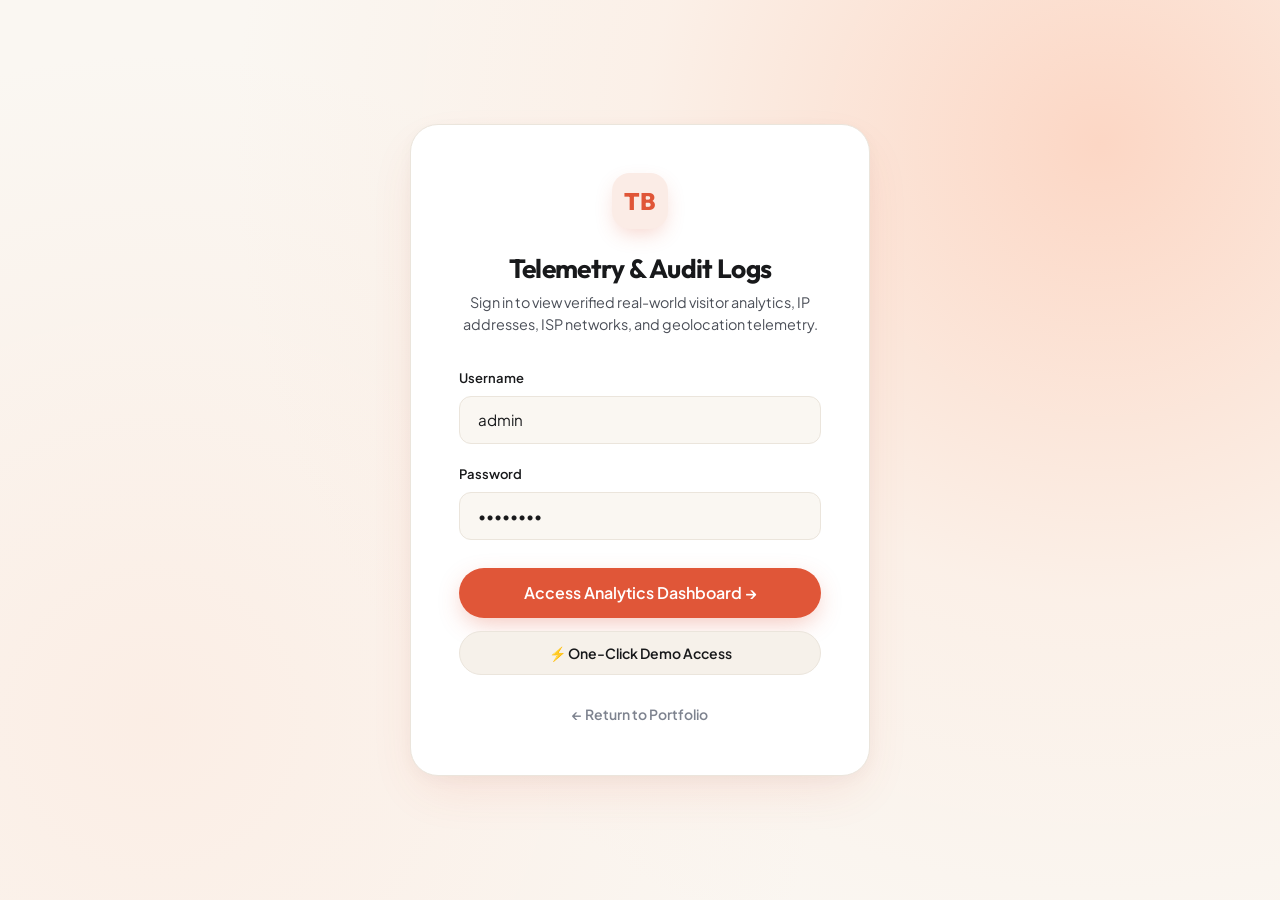
==== login.html @ 3367a56a "Add files via upload" ====
<!DOCTYPE html>
<html lang="en">
<head>
  <meta charset="UTF-8">
  <meta name="viewport" content="width=device-width, initial-scale=1.0">
  <title>Real-Time Visitor Telemetry & Audit Logs — Tilak Barapatre</title>
  
  <!-- Favicon -->
  <link rel="icon" type="image/svg+xml" href="data:image/svg+xml,<svg xmlns='http://www.w3.org/2000/svg' viewBox='0 0 100 100'><rect width='100' height='100' rx='25' fill='%23E05638'/><text x='50%' y='65%' dominant-baseline='middle' text-anchor='middle' font-family='sans-serif' font-weight='800' font-size='48' fill='white'>TB</text></svg>">

  <!-- Google Fonts: Outfit & Plus Jakarta Sans & JetBrains Mono -->
  <link rel="preconnect" href="https://fonts.googleapis.com">
  <link rel="preconnect" href="https://fonts.gstatic.com" crossorigin>
  <link href="https://fonts.googleapis.com/css2?family=JetBrains+Mono:wght@400;500;600&family=Outfit:wght@400;500;600;700;800&family=Plus+Jakarta+Sans:wght@300;400;500;600;700;800&display=swap" rel="stylesheet">

  <link rel="stylesheet" href="css/style.css">
  <link rel="stylesheet" href="css/components.css">

  <style>
    /* Specific Login & Admin Dashboard Styles */
    .auth-page-wrapper {
      min-height: 100vh;
      display: flex;
      flex-direction: column;
      justify-content: center;
      align-items: center;
      padding: 2rem 1.5rem;
    }

    .auth-card {
      background: #FFFFFF;
      border: 1px solid var(--border-medium);
      border-radius: 28px;
      padding: 3rem;
      width: 100%;
      max-width: 460px;
      box-shadow: 0 20px 50px -10px rgba(224, 86, 56, 0.12), 0 4px 16px rgba(0, 0, 0, 0.03);
      position: relative;
      text-align: center;
    }

    .auth-logo-badge {
      display: inline-flex;
      align-items: center;
      justify-content: center;
      width: 56px;
      height: 56px;
      border-radius: 18px;
      background: var(--accent-coral-light);
      color: var(--accent-coral);
      font-family: var(--font-display);
      font-weight: 800;
      font-size: 1.5rem;
      margin-bottom: 1.5rem;
      box-shadow: 0 8px 20px -4px rgba(224, 86, 56, 0.25);
    }

    .auth-title {
      font-size: 1.65rem;
      font-weight: 700;
      color: var(--text-main);
      margin-bottom: 0.5rem;
      letter-spacing: -0.025em;
    }

    .auth-subtitle {
      font-size: 0.9rem;
      color: var(--text-secondary);
      margin-bottom: 2rem;
      line-height: 1.5;
    }

    .auth-form-group {
      text-align: left;
      margin-bottom: 1.25rem;
    }

    .auth-label {
      display: block;
      font-size: 0.8125rem;
      font-weight: 600;
      color: var(--text-main);
      margin-bottom: 0.45rem;
    }

    .auth-input {
      width: 100%;
      padding: 0.85rem 1.15rem;
      border: 1px solid var(--border-medium);
      border-radius: 12px;
      font-family: var(--font-body);
      font-size: 0.95rem;
      color: var(--text-main);
      background: #FAF7F2;
      transition: all var(--transition-fast);
      outline: none;
    }

    .auth-input:focus {
      border-color: var(--accent-coral);
      background: #FFFFFF;
      box-shadow: 0 0 0 3px rgba(224, 86, 56, 0.15);
    }

    .auth-error-msg {
      color: #DC2626;
      font-size: 0.8125rem;
      margin-bottom: 1rem;
      display: none;
    }

    .btn-login-submit {
      width: 100%;
      padding: 0.9rem 1.5rem;
      background: var(--accent-coral);
      color: #FFFFFF;
      font-weight: 600;
      font-size: 1rem;
      border-radius: var(--radius-full);
      box-shadow: var(--shadow-coral-button);
      transition: all var(--transition-fast);
      margin-top: 0.5rem;
    }

    .btn-login-submit:hover {
      background: var(--accent-coral-hover);
      transform: translateY(-2px);
    }

    .btn-demo-quick {
      width: 100%;
      padding: 0.75rem 1.25rem;
      background: var(--bg-tertiary);
      color: var(--text-main);
      font-weight: 600;
      font-size: 0.875rem;
      border-radius: var(--radius-full);
      border: 1px solid var(--border-medium);
      transition: all var(--transition-fast);
      margin-top: 0.85rem;
    }

    .btn-demo-quick:hover {
      background: #FFFFFF;
      border-color: var(--accent-coral);
      color: var(--accent-coral);
    }

    .auth-back-link {
      display: inline-block;
      margin-top: 1.75rem;
      font-size: 0.875rem;
      font-weight: 600;
      color: var(--text-muted);
    }

    .auth-back-link:hover {
      color: var(--accent-coral);
    }

    /* ----------------------------------------------------
       DASHBOARD STYLES (When Authenticated)
       ---------------------------------------------------- */
    #dashboard-view {
      display: none;
      width: 100%;
      max-width: 1240px;
      margin: 2rem auto;
      padding: 0 1.5rem 4rem 1.5rem;
    }

    .dash-navbar {
      display: flex;
      align-items: center;
      justify-content: space-between;
      padding: 1rem 1.5rem;
      background: #FFFFFF;
      border: 1px solid var(--border-medium);
      border-radius: 20px;
      margin-bottom: 2rem;
      box-shadow: var(--shadow-subtle);
      flex-wrap: wrap;
      gap: 1rem;
    }

    .dash-brand {
      display: flex;
      align-items: center;
      gap: 0.75rem;
      font-family: var(--font-display);
      font-weight: 800;
      font-size: 1.25rem;
      color: var(--text-main);
    }

    .dash-nav-actions {
      display: flex;
      align-items: center;
      gap: 0.75rem;
    }

    /* KPI Grid */
    .kpi-grid {
      display: grid;
      grid-template-columns: repeat(auto-fit, minmax(210px, 1fr));
      gap: 1.25rem;
      margin-bottom: 2rem;
    }

    .kpi-card {
      background: #FFFFFF;
      border: 1px solid var(--border-medium);
      border-radius: 20px;
      padding: 1.5rem;
      box-shadow: var(--shadow-subtle);
    }

    .kpi-title {
      font-size: 0.8125rem;
      font-weight: 600;
      color: var(--text-muted);
      text-transform: uppercase;
      letter-spacing: 0.05em;
      margin-bottom: 0.5rem;
    }

    .kpi-value {
      font-family: var(--font-display);
      font-size: 2.15rem;
      font-weight: 800;
      color: var(--text-main);
      line-height: 1;
    }

    .kpi-sub {
      font-size: 0.8125rem;
      color: var(--text-secondary);
      margin-top: 0.5rem;
    }

    /* Toolbar */
    .table-toolbar {
      display: flex;
      align-items: center;
      justify-content: space-between;
      flex-wrap: wrap;
      gap: 1rem;
      margin-bottom: 1.25rem;
    }

    .search-input-wrap {
      flex: 1;
      max-width: 360px;
      position: relative;
    }

    .search-box {
      width: 100%;
      padding: 0.65rem 1rem 0.65rem 2.5rem;
      border: 1px solid var(--border-medium);
      border-radius: var(--radius-full);
      background: #FFFFFF;
      font-family: var(--font-body);
      font-size: 0.875rem;
      outline: none;
    }

    .search-box:focus {
      border-color: var(--accent-coral);
    }

    .search-icon {
      position: absolute;
      left: 1rem;
      top: 50%;
      transform: translateY(-50%);
      color: var(--text-muted);
      pointer-events: none;
    }

    .toolbar-actions {
      display: flex;
      align-items: center;
      gap: 0.5rem;
      flex-wrap: wrap;
    }

    .tool-btn {
      padding: 0.55rem 1.15rem;
      background: #FFFFFF;
      border: 1px solid var(--border-medium);
      border-radius: var(--radius-full);
      font-size: 0.8125rem;
      font-weight: 600;
      color: var(--text-main);
      display: inline-flex;
      align-items: center;
      gap: 0.4rem;
      transition: all var(--transition-fast);
    }

    .tool-btn:hover {
      border-color: var(--accent-coral);
      color: var(--accent-coral);
    }

    .tool-btn.primary {
      background: var(--accent-coral);
      border-color: var(--accent-coral);
      color: #FFFFFF;
    }

    .tool-btn.primary:hover {
      background: var(--accent-coral-hover);
    }

    /* Data Table Card */
    .table-card {
      background: #FFFFFF;
      border: 1px solid var(--border-medium);
      border-radius: 24px;
      overflow: hidden;
      box-shadow: var(--shadow-card);
    }

    .table-responsive {
      overflow-x: auto;
    }

    .telemetry-table {
      width: 100%;
      border-collapse: collapse;
      text-align: left;
      font-size: 0.875rem;
    }

    .telemetry-table th {
      background: #FAF7F2;
      padding: 1rem 1.25rem;
      font-weight: 700;
      color: var(--text-secondary);
      border-bottom: 1px solid var(--border-medium);
      white-space: nowrap;
    }

    .telemetry-table td {
      padding: 1.1rem 1.25rem;
      border-bottom: 1px solid #F3EFE8;
      color: var(--text-main);
      vertical-align: middle;
    }

    .telemetry-table tr:hover td {
      background: #FCFAF7;
    }

    .ip-badge {
      display: inline-flex;
      align-items: center;
      gap: 0.35rem;
      font-family: var(--font-mono);
      font-size: 0.8125rem;
      font-weight: 600;
      padding: 0.25rem 0.65rem;
      background: var(--bg-tertiary);
      border-radius: 6px;
      cursor: pointer;
    }

    .ip-badge:hover {
      background: var(--accent-coral-light);
      color: var(--accent-coral);
    }

    .location-cell {
      display: flex;
      align-items: center;
      gap: 0.5rem;
      font-weight: 600;
    }

    .network-cell {
      font-family: var(--font-mono);
      font-size: 0.775rem;
      color: var(--text-secondary);
      max-width: 250px;
      overflow: hidden;
      text-overflow: ellipsis;
      white-space: nowrap;
    }

    .device-badge {
      display: inline-flex;
      align-items: center;
      gap: 0.35rem;
      font-size: 0.775rem;
      font-weight: 600;
      color: var(--text-secondary);
    }

    .status-pill-online {
      display: inline-flex;
      align-items: center;
      gap: 0.35rem;
      padding: 0.2rem 0.6rem;
      background: rgba(16, 185, 129, 0.1);
      color: #059669;
      border-radius: var(--radius-full);
      font-size: 0.75rem;
      font-weight: 600;
    }

    .empty-state-box {
      text-align: center;
      padding: 3.5rem 2rem;
      color: var(--text-muted);
    }

    .empty-state-icon {
      font-size: 2.5rem;
      margin-bottom: 0.75rem;
    }

    .empty-state-title {
      font-weight: 700;
      color: var(--text-main);
      font-size: 1.1rem;
      margin-bottom: 0.35rem;
    }

    .empty-state-desc {
      font-size: 0.875rem;
      max-width: 420px;
      margin: 0 auto;
      line-height: 1.5;
    }
  </style>
</head>
<body>

  <!-- ==========================================================================
       VIEW 1: ADMIN LOGIN SCREEN
       ========================================================================== -->
  <div class="auth-page-wrapper" id="login-view">
    <div class="auth-card">
      <div class="auth-logo-badge">TB</div>
      
      <h1 class="auth-title">Telemetry &amp; Audit Logs</h1>
      <p class="auth-subtitle">
        Sign in to view verified real-world visitor analytics, IP addresses, ISP networks, and geolocation telemetry.
      </p>

      <form id="login-form">
        <div class="auth-form-group">
          <label class="auth-label" for="username">Username</label>
          <input type="text" id="username" class="auth-input" value="admin" required autocomplete="username">
        </div>

        <div class="auth-form-group">
          <label class="auth-label" for="password">Password</label>
          <input type="password" id="password" class="auth-input" value="admin123" required autocomplete="current-password">
        </div>

        <div class="auth-error-msg" id="auth-error">
          Invalid credentials. Use demo password (admin / admin123).
        </div>

        <button type="submit" class="btn-login-submit">
          Access Analytics Dashboard →
        </button>

        <button type="button" class="btn-demo-quick" id="btn-quick-login">
          ⚡ One-Click Demo Access
        </button>
      </form>

      <a href="index.html" class="auth-back-link">← Return to Portfolio</a>
    </div>
  </div>

  <!-- ==========================================================================
       VIEW 2: REAL VISITOR TELEMETRY DASHBOARD (AUTHENTICATED)
       ========================================================================== -->
  <div id="dashboard-view">
    
    <!-- Top Bar -->
    <header class="dash-navbar">
      <div class="dash-brand">
        <span style="color: var(--accent-coral);">TB.</span>
        <span>Real-Time Visitor Telemetry</span>
        <span class="status-pill-online" style="margin-left: 0.5rem;">● Live Active (Zero Dummy Data)</span>
      </div>

      <div class="dash-nav-actions">
        <a href="index.html" class="tool-btn">
          <span>← Back to Portfolio</span>
        </a>
        <button class="tool-btn" id="btn-logout" style="border-color: #E5E0D8;">
          <span>🚪 Logout</span>
        </button>
      </div>
    </header>

    <!-- KPI Metrics Cards (Genuine Data Only) -->
    <div class="kpi-grid">
      <div class="kpi-card">
        <div class="kpi-title">Verified Page Views</div>
        <div class="kpi-value" id="kpi-views">0</div>
        <div class="kpi-sub" style="color: #10B981;">↑ Real global visitor counter</div>
      </div>

      <div class="kpi-card">
        <div class="kpi-title">Unique Real IPs</div>
        <div class="kpi-value" id="kpi-unique-ips">0</div>
        <div class="kpi-sub">Verified client machines</div>
      </div>

      <div class="kpi-card">
        <div class="kpi-title">Top Detected ISP / Network</div>
        <div class="kpi-value" style="font-size: 1.25rem; padding-top: 0.4rem;" id="kpi-top-network">—</div>
        <div class="kpi-sub">Real broadband traffic</div>
      </div>

      <div class="kpi-card">
        <div class="kpi-title">Top Country Traffic</div>
        <div class="kpi-value" style="font-size: 1.45rem; padding-top: 0.35rem;" id="kpi-top-geo">—</div>
        <div class="kpi-sub">Verified geolocation</div>
      </div>

      <div class="kpi-card">
        <div class="kpi-title">Mobile vs Desktop</div>
        <div class="kpi-value" id="kpi-mobile-ratio">0%</div>
        <div class="kpi-sub">Real client viewport share</div>
      </div>
    </div>

    <!-- Toolbar & Filter Row -->
    <div class="table-toolbar">
      <div class="search-input-wrap">
        <span class="search-icon">🔍</span>
        <input type="text" id="log-search-input" class="search-box" placeholder="Filter real logs by IP, City, Network, Browser...">
      </div>

      <div class="toolbar-actions">
        <button class="tool-btn primary" id="btn-refresh-real" title="Refresh real-time telemetry from network">
          <span>🔄 Refresh Live Logs</span>
        </button>
        <button class="tool-btn" id="btn-export-csv" title="Download real audit logs in CSV format">
          <span>📥 Export CSV</span>
        </button>
        <button class="tool-btn" id="btn-clear-logs" title="Clear recorded audit logs" style="color: #DC2626;">
          <span>🗑️ Clear Logs</span>
        </button>
      </div>
    </div>

    <!-- Telemetry Data Table Card -->
    <div class="table-card">
      <div class="table-responsive">
        <table class="telemetry-table">
          <thead>
            <tr>
              <th>Status</th>
              <th>Timestamp</th>
              <th>Real IP Address</th>
              <th>Verified Location</th>
              <th>Network / ISP &amp; ASN</th>
              <th>Device &amp; OS</th>
              <th>Target Path</th>
            </tr>
          </thead>
          <tbody id="telemetry-tbody">
            <!-- Populated with 100% genuine real visitor data only -->
          </tbody>
        </table>
      </div>
    </div>

  </div>

  <!-- Quick Copy Toast -->
  <div class="copy-toast" id="copy-toast" role="status" aria-live="polite">
    ✓ Copied to clipboard!
  </div>

  <!-- Telemetry & Analytics Scripts -->
  <script src="js/analytics.js"></script>
  
  <script>
    document.addEventListener('DOMContentLoaded', () => {
      const loginView = document.getElementById('login-view');
      const dashboardView = document.getElementById('dashboard-view');
      const loginForm = document.getElementById('login-form');
      const btnQuickLogin = document.getElementById('btn-quick-login');
      const btnLogout = document.getElementById('btn-logout');
      const authError = document.getElementById('auth-error');
      
      const searchInput = document.getElementById('log-search-input');
      const tbody = document.getElementById('telemetry-tbody');
      const btnRefresh = document.getElementById('btn-refresh-real');
      const btnExport = document.getElementById('btn-export-csv');
      const btnClear = document.getElementById('btn-clear-logs');
      const toast = document.getElementById('copy-toast');

      // Check session
      if (sessionStorage.getItem('tb_admin_auth') === 'true') {
        showDashboard();
      }

      // Login handler
      loginForm.addEventListener('submit', (e) => {
        e.preventDefault();
        const u = document.getElementById('username').value.trim();
        const p = document.getElementById('password').value.trim();

        if (u === 'admin' && p === 'admin123') {
          sessionStorage.setItem('tb_admin_auth', 'true');
          showDashboard();
        } else {
          authError.style.display = 'block';
        }
      });

      // Quick Demo Access
      btnQuickLogin.addEventListener('click', () => {
        sessionStorage.setItem('tb_admin_auth', 'true');
        showDashboard();
      });

      // Logout handler
      btnLogout.addEventListener('click', () => {
        sessionStorage.removeItem('tb_admin_auth');
        dashboardView.style.display = 'none';
        loginView.style.display = 'flex';
      });

      function showDashboard() {
        loginView.style.display = 'none';
        dashboardView.style.display = 'block';
        renderDashboard();
      }

      function renderDashboard() {
        const analytics = window.PortfolioAnalytics;
        if (!analytics) return;

        const stats = analytics.getRealStats();
        
        // Update KPIs with real data
        document.getElementById('kpi-views').textContent = Number(stats.totalVisits).toLocaleString();
        document.getElementById('kpi-unique-ips').textContent = stats.uniqueIps;
        document.getElementById('kpi-top-network').textContent = stats.totalLogged > 0 ? stats.topNetwork.split('(')[0].trim() : 'Waiting for visits';
        document.getElementById('kpi-top-geo').textContent = stats.totalLogged > 0 ? stats.topCountry : 'Waiting for visits';
        document.getElementById('kpi-mobile-ratio').textContent = `${stats.mobileRatio}%`;

        // Render Real Table Rows
        renderTableRows(analytics.logs);
      }

      function renderTableRows(logs) {
        tbody.innerHTML = '';

        if (!logs || logs.length === 0) {
          tbody.innerHTML = `
            <tr>
              <td colspan="7">
                <div class="empty-state-box">
                  <div class="empty-state-icon">📡</div>
                  <h4 class="empty-state-title">No visits recorded yet</h4>
                  <p class="empty-state-desc">
                    Telemetry is actively listening. When someone visits the portfolio (locally or on Vercel),
                    their real IP, ISP network, and device telemetry will automatically appear here.
                  </p>
                </div>
              </td>
            </tr>
          `;
          return;
        }

        logs.forEach(log => {
          const tr = document.createElement('tr');
          const timeFormatted = formatTime(log.timestamp);

          tr.innerHTML = `
            <td>
              <span class="status-pill-online">
                ● ${log.status === 'online' ? 'Active' : 'Logged'}
              </span>
            </td>
            <td style="font-size: 0.8125rem; color: var(--text-muted); white-space: nowrap;">
              ${timeFormatted}
            </td>
            <td>
              <span class="ip-badge" onclick="copyText('${log.ip}')" title="Click to copy verified IP">
                ${log.ip}
                <svg width="12" height="12" viewBox="0 0 24 24" fill="none" stroke="currentColor" stroke-width="2"><rect x="9" y="9" width="13" height="13" rx="2" ry="2"></rect><path d="M5 15H4a2 2 0 0 1-2-2V4a2 2 0 0 1 2-2h9a2 2 0 0 1 2 2v1"></path></svg>
              </span>
            </td>
            <td>
              <div class="location-cell">
                <span>${log.flag || '🌐'}</span>
                <span>${log.city || 'Unknown'}, ${log.country || 'Region'}</span>
              </div>
            </td>
            <td>
              <div class="network-cell" title="${log.network}">
                ${log.network || 'Broadband ISP'}
              </div>
            </td>
            <td>
              <div class="device-badge">
                <span>${log.device === 'Mobile' ? '📱' : '💻'}</span>
                <span>${log.os} • ${log.browser}</span>
              </div>
            </td>
            <td>
              <span style="font-family: var(--font-mono); font-size: 0.75rem; color: var(--accent-coral);">
                ${log.path || '/'}
              </span>
            </td>
          `;
          tbody.appendChild(tr);
        });
      }

      function formatTime(isoString) {
        try {
          const d = new Date(isoString);
          const now = new Date();
          const diffMinutes = Math.floor((now - d) / 60000);
          
          if (diffMinutes < 1) return 'Just now';
          if (diffMinutes < 60) return `${diffMinutes}m ago`;
          if (diffMinutes < 1440) return `${Math.floor(diffMinutes / 60)}h ago`;
          return d.toLocaleDateString() + ' ' + d.toLocaleTimeString([], { hour: '2-digit', minute: '2-digit' });
        } catch (e) {
          return isoString;
        }
      }

      // Filter search
      searchInput.addEventListener('input', (e) => {
        const q = e.target.value.toLowerCase();
        const logs = window.PortfolioAnalytics.logs.filter(l => {
          return l.ip.toLowerCase().includes(q) ||
                 l.city.toLowerCase().includes(q) ||
                 l.country.toLowerCase().includes(q) ||
                 l.network.toLowerCase().includes(q) ||
                 l.os.toLowerCase().includes(q) ||
                 l.browser.toLowerCase().includes(q);
        });
        renderTableRows(logs);
      });

      // Refresh real logs
      btnRefresh.addEventListener('click', () => {
        renderDashboard();
        showToast('🔄 Real telemetry refreshed.');
      });

      // Export CSV
      btnExport.addEventListener('click', () => {
        const logs = window.PortfolioAnalytics.logs;
        if (!logs || logs.length === 0) return alert('No real visitor logs to export yet.');

        let csv = 'Timestamp,Real IP,City,Region,Country,Network ISP,Device,OS,Browser,Path,Referrer\n';
        logs.forEach(l => {
          csv += `"${l.timestamp}","${l.ip}","${l.city}","${l.region}","${l.country}","${l.network}","${l.device}","${l.os}","${l.browser}","${l.path}","${l.referrer}"\n`;
        });

        const blob = new Blob([csv], { type: 'text/csv' });
        const url = URL.createObjectURL(blob);
        const a = document.createElement('a');
        a.href = url;
        a.download = `tilak-real-visitor-logs-${new Date().toISOString().slice(0,10)}.csv`;
        a.click();
        URL.revokeObjectURL(url);
      });

      // Clear Logs
      btnClear.addEventListener('click', () => {
        if (confirm('Are you sure you want to clear real audit logs?')) {
          window.PortfolioAnalytics.clearLogs();
          renderDashboard();
          showToast('✓ Logs cleared.');
        }
      });

      window.copyText = function(text) {
        navigator.clipboard.writeText(text).then(() => {
          showToast(`✓ Copied IP: ${text}`);
        });
      };

      function showToast(msg) {
        toast.textContent = msg;
        toast.classList.add('show');
        setTimeout(() => toast.classList.remove('show'), 2400);
      }
    });
  </script>

</body>
</html>
---- css/style.css ----
/* ==========================================================================
   TILAK BARAPATRE — PORTFOLIO DESIGN SYSTEM & TOKENS
   Aesthetic: Warm Minimalist Editorial & Contemporary Creator Identity
   Reference: Warm peach cream gradient, terracotta coral accents, clean typography
   ========================================================================== */

@import url('https://fonts.googleapis.com/css2?family=JetBrains+Mono:wght@400;500;600&family=Outfit:wght@400;500;600;700;800&family=Plus+Jakarta+Sans:wght@300;400;500;600;700;800&display=swap');

:root {
  /* Color Palette — Warm Peach & Terracotta Coral */
  --bg-primary: #FAF7F2;
  --bg-secondary: #FFFFFF;
  --bg-tertiary: #F6F1EA;
  --bg-card: #FFFFFF;
  --bg-card-subtle: #FCFAF7;
  --bg-quote-card: #FDF2EC;
  --bg-glass: rgba(255, 255, 255, 0.82);
  --bg-glass-warm: rgba(255, 248, 243, 0.88);

  /* Primary Brand Terracotta / Coral Accents */
  --accent-coral: #E05638;
  --accent-coral-hover: #C94427;
  --accent-coral-light: #FBECE6;
  --accent-coral-subtle: rgba(224, 86, 56, 0.08);
  --accent-coral-border: rgba(224, 86, 56, 0.22);
  --accent-coral-glow: rgba(224, 86, 56, 0.35);

  /* Secondary Accents */
  --accent-amber: #D97706;
  --accent-emerald: #10B981;
  --accent-teal: #0D9488;
  --accent-blue: #2563EB;

  /* Typography Colors */
  --text-main: #18191B;
  --text-secondary: #4B4F58;
  --text-muted: #7E838F;
  --text-dim: #9FA4AF;
  --text-light: #FDFDFC;

  /* Borders & Dividers */
  --border-subtle: rgba(0, 0, 0, 0.05);
  --border-medium: #EBE5DC;
  --border-card: #ECE6DD;
  --border-warm: rgba(224, 86, 56, 0.16);

  /* Gradients */
  --gradient-coral: linear-gradient(135deg, #FF6F4C 0%, #E05638 100%);
  --gradient-warm-bg: radial-gradient(circle at 85% 18%, rgba(255, 172, 138, 0.45) 0%, rgba(255, 218, 198, 0.22) 38%, transparent 70%);
  --gradient-aura-circle: radial-gradient(circle, #FFD5C2 0%, #FBE4D8 50%, #F5EAE1 100%);

  /* Typography */
  --font-display: 'Outfit', 'Plus Jakarta Sans', -apple-system, BlinkMacSystemFont, sans-serif;
  --font-body: 'Plus Jakarta Sans', -apple-system, BlinkMacSystemFont, sans-serif;
  --font-mono: 'JetBrains Mono', monospace;

  /* Shadows */
  --shadow-subtle: 0 4px 16px rgba(0, 0, 0, 0.03);
  --shadow-card: 0 10px 30px -4px rgba(224, 86, 56, 0.06), 0 4px 14px rgba(0, 0, 0, 0.03);
  --shadow-card-hover: 0 20px 40px -6px rgba(224, 86, 56, 0.12), 0 8px 20px rgba(0, 0, 0, 0.04);
  --shadow-coral-button: 0 8px 24px -4px rgba(224, 86, 56, 0.35);
  --shadow-glass: 0 16px 36px rgba(224, 86, 56, 0.08), inset 0 1px 0 rgba(255, 255, 255, 0.8);

  /* Transitions */
  --transition-fast: 0.18s cubic-bezier(0.16, 1, 0.3, 1);
  --transition-smooth: 0.35s cubic-bezier(0.16, 1, 0.3, 1);
  --transition-bounce: 0.45s cubic-bezier(0.34, 1.56, 0.64, 1);

  /* Layout */
  --max-width: 1200px;
  --radius-sm: 8px;
  --radius-md: 16px;
  --radius-lg: 24px;
  --radius-xl: 32px;
  --radius-full: 9999px;
}

/* Base Reset */
*, *::before, *::after {
  box-sizing: border-box;
  margin: 0;
  padding: 0;
}

html {
  font-size: 16px;
  scroll-behavior: smooth;
  -webkit-font-smoothing: antialiased;
  -moz-osx-font-smoothing: grayscale;
  background-color: var(--bg-primary);
  color: var(--text-main);
  font-family: var(--font-body);
}

body {
  overflow-x: hidden;
  line-height: 1.6;
  min-height: 100vh;
  position: relative;
  background-color: var(--bg-primary);
  background-image: 
    radial-gradient(circle at 86% 16%, rgba(255, 170, 134, 0.42) 0%, rgba(255, 215, 195, 0.22) 34%, transparent 65%),
    radial-gradient(circle at 12% 80%, rgba(255, 210, 190, 0.25) 0%, transparent 50%);
  background-attachment: fixed;
  color: var(--text-main);
}

/* Selection Color */
::selection {
  background: var(--accent-coral-light);
  color: var(--accent-coral);
}

/* Custom Scrollbar */
::-webkit-scrollbar {
  width: 8px;
}
::-webkit-scrollbar-track {
  background: var(--bg-primary);
}
::-webkit-scrollbar-thumb {
  background: #E2DBD0;
  border-radius: var(--radius-full);
}
::-webkit-scrollbar-thumb:hover {
  background: var(--accent-coral);
}

/* Typography Hierarchy */
h1, h2, h3, h4, h5, h6 {
  font-family: var(--font-display);
  color: var(--text-main);
  font-weight: 700;
  letter-spacing: -0.025em;
  line-height: 1.18;
}

p {
  color: var(--text-secondary);
  font-size: 1rem;
  line-height: 1.65;
}

a {
  color: inherit;
  text-decoration: none;
  transition: all var(--transition-fast);
}

button {
  cursor: pointer;
  border: none;
  background: none;
  font-family: inherit;
}

/* Container & Sections */
.app-container {
  max-width: var(--max-width);
  margin: 0 auto;
  padding: 0 1.5rem;
}

.section {
  padding: 5.5rem 0;
  position: relative;
}

.section-header {
  margin-bottom: 3rem;
}

.section-label {
  display: inline-block;
  font-family: var(--font-body);
  font-size: 0.8125rem;
  font-weight: 700;
  letter-spacing: 0.12em;
  text-transform: uppercase;
  color: var(--accent-coral);
  margin-bottom: 0.75rem;
}

.section-title {
  font-size: clamp(2rem, 3.5vw, 2.75rem);
  font-weight: 700;
  color: var(--text-main);
  letter-spacing: -0.03em;
  max-width: 720px;
}

.section-desc {
  margin-top: 0.85rem;
  font-size: 1.0625rem;
  color: var(--text-secondary);
  max-width: 620px;
}

/* Utility Helpers */
.font-mono {
  font-family: var(--font-mono);
}

.gradient-text {
  background: var(--gradient-coral);
  -webkit-background-clip: text;
  -webkit-text-fill-color: transparent;
}
---- css/components.css ----
/* ==========================================================================
   TILAK BARAPATRE — PORTFOLIO COMPONENTS
   Aesthetic: Warm Minimalist Editorial & Contemporary Creator Identity
   Reference: alexmorgan.design layout, warm peachy cards, circular aura, clean pills
   ========================================================================== */

/* --------------------------------------------------------------------------
   1. NAVIGATION & FLOATING DOCK
   -------------------------------------------------------------------------- */
.navbar {
  position: fixed;
  top: 1.25rem;
  left: 0;
  right: 0;
  z-index: 1000;
  display: flex;
  justify-content: center;
  pointer-events: none;
  padding: 0 1.5rem;
}

.nav-container {
  pointer-events: auto;
  display: flex;
  align-items: center;
  justify-content: space-between;
  width: 100%;
  max-width: var(--max-width);
  padding: 0.75rem 1.75rem;
  background: rgba(255, 255, 255, 0.88);
  backdrop-filter: blur(20px);
  -webkit-backdrop-filter: blur(20px);
  border: 1px solid rgba(235, 229, 220, 0.9);
  border-radius: var(--radius-full);
  box-shadow: 0 10px 30px -5px rgba(224, 86, 56, 0.05), 0 2px 8px rgba(0, 0, 0, 0.03);
  transition: all var(--transition-smooth);
}

.nav-container:hover {
  border-color: var(--accent-coral-border);
  box-shadow: 0 12px 36px -4px rgba(224, 86, 56, 0.1), 0 4px 12px rgba(0, 0, 0, 0.04);
}

.nav-logo {
  display: flex;
  align-items: center;
  gap: 0.2rem;
  font-family: var(--font-display);
  font-weight: 800;
  font-size: 1.35rem;
  color: var(--text-main);
  letter-spacing: -0.04em;
}

.logo-dot {
  color: var(--accent-coral);
  display: inline-block;
}

.nav-links {
  display: flex;
  align-items: center;
  list-style: none;
  gap: 0.5rem;
}

.nav-link {
  font-size: 0.9rem;
  font-weight: 500;
  color: var(--text-secondary);
  padding: 0.45rem 1rem;
  border-radius: var(--radius-full);
  transition: all var(--transition-fast);
}

.nav-link:hover, .nav-link.active {
  color: var(--text-main);
  background: var(--accent-coral-light);
}

.nav-actions {
  display: flex;
  align-items: center;
  gap: 0.75rem;
}

.nav-btn-talk {
  display: inline-flex;
  align-items: center;
  gap: 0.4rem;
  font-size: 0.875rem;
  font-weight: 600;
  color: var(--text-main);
  padding: 0.5rem 1.15rem;
  background: #FFFFFF;
  border: 1px solid var(--border-medium);
  border-radius: var(--radius-full);
  box-shadow: var(--shadow-subtle);
  transition: all var(--transition-fast);
}

.nav-btn-talk:hover {
  background: var(--accent-coral);
  color: #FFFFFF;
  border-color: var(--accent-coral);
  transform: translateY(-1px);
}

/* --------------------------------------------------------------------------
   2. HERO SECTION
   -------------------------------------------------------------------------- */
.hero-section {
  padding-top: 8rem;
  padding-bottom: 4rem;
  position: relative;
}

.hero-grid {
  display: grid;
  grid-template-columns: 1.15fr 0.85fr;
  gap: 3.5rem;
  align-items: center;
}

.hero-content {
  display: flex;
  flex-direction: column;
  align-items: flex-start;
}

.hero-greeting {
  font-size: clamp(2.5rem, 5vw, 4.25rem);
  font-weight: 700;
  line-height: 1.08;
  color: var(--text-main);
  letter-spacing: -0.035em;
  margin-bottom: 0.5rem;
}

.hero-name {
  color: var(--accent-coral);
  display: inline-block;
}

.hero-role-title {
  font-size: clamp(1.2rem, 2.2vw, 1.45rem);
  font-weight: 600;
  color: var(--text-main);
  margin-top: 0.85rem;
  margin-bottom: 0.25rem;
}

.hero-location {
  font-size: 1.05rem;
  color: var(--text-secondary);
  margin-bottom: 1.25rem;
}

.hero-location strong {
  color: var(--text-main);
}

.hero-bio {
  font-size: 1.0625rem;
  color: var(--text-secondary);
  line-height: 1.6;
  max-width: 480px;
  margin-bottom: 2rem;
}

.hero-actions-row {
  display: flex;
  align-items: center;
  gap: 1rem;
  flex-wrap: wrap;
}

.btn-primary-coral {
  display: inline-flex;
  align-items: center;
  gap: 0.65rem;
  padding: 0.85rem 1.75rem;
  background: var(--accent-coral);
  color: #FFFFFF;
  font-weight: 600;
  font-size: 0.95rem;
  border-radius: var(--radius-full);
  box-shadow: var(--shadow-coral-button);
  transition: all var(--transition-fast);
}

.btn-primary-coral:hover {
  background: var(--accent-coral-hover);
  transform: translateY(-2px);
  box-shadow: 0 12px 28px -4px rgba(224, 86, 56, 0.45);
}

.btn-secondary-pill {
  display: inline-flex;
  align-items: center;
  gap: 0.5rem;
  padding: 0.85rem 1.6rem;
  background: #FFFFFF;
  color: var(--text-main);
  font-weight: 600;
  font-size: 0.95rem;
  border: 1px solid var(--border-medium);
  border-radius: var(--radius-full);
  box-shadow: var(--shadow-subtle);
  transition: all var(--transition-fast);
}

.btn-secondary-pill:hover {
  background: var(--bg-tertiary);
  border-color: #D8D2C7;
  transform: translateY(-2px);
}

/* Hero Right Side — Artistic Visual Container (without image) */
.hero-visual-wrapper {
  position: relative;
  display: flex;
  justify-content: center;
  align-items: center;
}

.hero-aura-circle {
  width: 380px;
  height: 380px;
  border-radius: 50%;
  background: radial-gradient(circle at 35% 35%, #FFE2D4 0%, #FFCCB6 60%, #F8BAA0 100%);
  display: flex;
  align-items: center;
  justify-content: center;
  position: relative;
  box-shadow: 0 24px 60px -12px rgba(224, 86, 56, 0.25);
  border: 6px solid rgba(255, 255, 255, 0.85);
  overflow: hidden;
}

/* Orbital Rings & Graphic Inside Circle */
.hero-circle-inner {
  position: relative;
  width: 100%;
  height: 100%;
  display: flex;
  flex-direction: column;
  align-items: center;
  justify-content: center;
}

.orbital-ring {
  position: absolute;
  border: 1.5px dashed rgba(224, 86, 56, 0.35);
  border-radius: 50%;
  animation: rotateOrbital 28s linear infinite;
}

.orbital-ring-1 {
  width: 280px;
  height: 280px;
}

.orbital-ring-2 {
  width: 200px;
  height: 200px;
  animation-direction: reverse;
  animation-duration: 20s;
  border-style: dotted;
  border-color: rgba(224, 86, 56, 0.45);
}

@keyframes rotateOrbital {
  from { transform: rotate(0deg); }
  to { transform: rotate(360deg); }
}

.circle-monogram {
  font-family: var(--font-display);
  font-weight: 800;
  font-size: 5rem;
  color: var(--accent-coral);
  letter-spacing: -0.06em;
  opacity: 0.85;
  text-shadow: 0 8px 24px rgba(224, 86, 56, 0.2);
  user-select: none;
  z-index: 2;
}

.circle-badge-chip {
  z-index: 3;
  margin-top: 0.5rem;
  display: inline-flex;
  align-items: center;
  gap: 0.45rem;
  padding: 0.35rem 0.85rem;
  background: rgba(255, 255, 255, 0.85);
  backdrop-filter: blur(12px);
  border-radius: var(--radius-full);
  font-size: 0.75rem;
  font-weight: 600;
  color: var(--text-main);
  box-shadow: 0 4px 12px rgba(0, 0, 0, 0.05);
}

/* Overlapping Glass Card (Bottom Right of Circle) */
.hero-status-glasscard {
  position: absolute;
  bottom: -20px;
  right: -20px;
  width: 260px;
  padding: 1.25rem 1.35rem;
  background: rgba(255, 255, 255, 0.85);
  backdrop-filter: blur(24px);
  -webkit-backdrop-filter: blur(24px);
  border: 1px solid rgba(255, 255, 255, 0.95);
  border-radius: 20px;
  box-shadow: 0 20px 40px -10px rgba(224, 86, 56, 0.15), 0 4px 14px rgba(0, 0, 0, 0.04);
  z-index: 10;
  transition: transform var(--transition-smooth);
}

.hero-status-glasscard:hover {
  transform: translateY(-4px);
}

.glasscard-status-row {
  display: flex;
  align-items: center;
  gap: 0.5rem;
  font-size: 0.8125rem;
  font-weight: 600;
  color: var(--accent-coral);
  margin-bottom: 0.5rem;
}

.pulse-dot-coral {
  width: 8px;
  height: 8px;
  border-radius: 50%;
  background: var(--accent-coral);
  box-shadow: 0 0 0 0 rgba(224, 86, 56, 0.7);
  animation: pulseCoral 2s infinite;
}

@keyframes pulseCoral {
  0% { box-shadow: 0 0 0 0 rgba(224, 86, 56, 0.6); }
  70% { box-shadow: 0 0 0 10px rgba(224, 86, 56, 0); }
  100% { box-shadow: 0 0 0 0 rgba(224, 86, 56, 0); }
}

.glasscard-text {
  font-size: 0.8125rem;
  color: var(--text-secondary);
  line-height: 1.45;
  margin-bottom: 0.85rem;
}

.glasscard-text strong {
  color: var(--text-main);
}

.glasscard-cta-btn {
  display: inline-flex;
  align-items: center;
  gap: 0.4rem;
  font-size: 0.75rem;
  font-weight: 700;
  color: var(--text-main);
  padding: 0.4rem 0.8rem;
  background: #FFFFFF;
  border: 1px solid var(--border-medium);
  border-radius: var(--radius-full);
  transition: all var(--transition-fast);
}

.glasscard-cta-btn:hover {
  background: var(--accent-coral);
  color: #FFFFFF;
  border-color: var(--accent-coral);
}

/* --------------------------------------------------------------------------
   3. TECH STACK / PARTNER ROW (Like "Trusted by" in reference)
   -------------------------------------------------------------------------- */
.partners-row {
  margin-top: 5rem;
  padding: 2.25rem 0;
  border-top: 1px solid var(--border-medium);
  border-bottom: 1px solid var(--border-medium);
  display: flex;
  align-items: center;
  justify-content: space-between;
  gap: 2rem;
  flex-wrap: wrap;
}

.partners-label {
  font-size: 0.85rem;
  font-weight: 600;
  color: var(--text-muted);
  white-space: nowrap;
}

.partners-list {
  display: flex;
  align-items: center;
  gap: 2.5rem;
  flex-wrap: wrap;
}

.partner-item {
  display: inline-flex;
  align-items: center;
  gap: 0.5rem;
  font-family: var(--font-display);
  font-size: 1rem;
  font-weight: 700;
  color: var(--text-muted);
  transition: all var(--transition-fast);
  cursor: default;
}

.partner-item:hover {
  color: var(--accent-coral);
  transform: translateY(-1px);
}

/* --------------------------------------------------------------------------
   4. HORIZONTAL SELECTED WORK / REPOSITORIES SECTION
   -------------------------------------------------------------------------- */
.selected-work-header {
  display: flex;
  align-items: flex-end;
  justify-content: space-between;
  margin-bottom: 2.5rem;
  gap: 1.5rem;
}

.btn-view-all {
  display: inline-flex;
  align-items: center;
  gap: 0.5rem;
  padding: 0.65rem 1.25rem;
  background: #FFFFFF;
  color: var(--text-main);
  border: 1px solid var(--border-medium);
  border-radius: var(--radius-full);
  font-size: 0.875rem;
  font-weight: 600;
  box-shadow: var(--shadow-subtle);
  transition: all var(--transition-fast);
  white-space: nowrap;
}

.btn-view-all:hover {
  background: var(--accent-coral);
  color: #FFFFFF;
  border-color: var(--accent-coral);
}

/* Horizontal 3-Column Card Layout */
.horizontal-projects-grid {
  display: grid;
  grid-template-columns: repeat(3, 1fr);
  gap: 1.75rem;
}

.h-project-card {
  background: #FFFFFF;
  border: 1px solid var(--border-card);
  border-radius: 24px;
  overflow: hidden;
  box-shadow: var(--shadow-card);
  transition: all var(--transition-smooth);
  display: flex;
  flex-direction: column;
}

.h-project-card:hover {
  transform: translateY(-6px);
  border-color: var(--accent-coral-border);
  box-shadow: var(--shadow-card-hover);
}

/* Card Visual Mockup Area */
.card-visual-box {
  background: #FDF5EF;
  height: 240px;
  position: relative;
  display: flex;
  flex-direction: column;
  justify-content: space-between;
  padding: 1.25rem;
  overflow: hidden;
  border-bottom: 1px solid rgba(224, 86, 56, 0.08);
}

.card-tag-badge {
  align-self: flex-end;
  padding: 0.35rem 0.85rem;
  background: rgba(255, 255, 255, 0.9);
  backdrop-filter: blur(8px);
  border-radius: var(--radius-full);
  font-size: 0.75rem;
  font-weight: 600;
  color: var(--text-secondary);
  box-shadow: 0 2px 8px rgba(0, 0, 0, 0.04);
}

/* Stylized Preview Graphics inside Cards */
.card-preview-art {
  display: flex;
  align-items: center;
  justify-content: center;
  flex: 1;
  width: 100%;
}

.mockup-laptop-graphic, .mockup-mobile-graphic, .mockup-algo-graphic {
  background: #FFFFFF;
  border-radius: 12px;
  border: 1px solid rgba(224, 86, 56, 0.15);
  box-shadow: 0 10px 24px -6px rgba(224, 86, 56, 0.12);
  padding: 0.85rem;
  width: 85%;
  transition: transform var(--transition-smooth);
}

.h-project-card:hover .mockup-laptop-graphic,
.h-project-card:hover .mockup-mobile-graphic,
.h-project-card:hover .mockup-algo-graphic {
  transform: scale(1.03);
}

.mockup-browser-header {
  display: flex;
  align-items: center;
  gap: 4px;
  margin-bottom: 0.65rem;
}

.mockup-dot {
  width: 6px;
  height: 6px;
  border-radius: 50%;
  background: #E5E0D8;
}

.mockup-dot.active {
  background: var(--accent-coral);
}

.mockup-stat-row {
  display: flex;
  justify-content: space-between;
  align-items: center;
  font-size: 0.75rem;
  font-weight: 700;
  color: var(--text-main);
  margin-bottom: 0.35rem;
}

.mockup-chart-bars {
  display: flex;
  align-items: flex-end;
  gap: 5px;
  height: 44px;
  margin-top: 0.5rem;
}

.chart-bar {
  flex: 1;
  background: #F0E6DE;
  border-radius: 3px;
  transition: background var(--transition-fast);
}

.chart-bar.highlight {
  background: var(--accent-coral);
}

/* Card Content Footer */
.card-content-footer {
  padding: 1.35rem 1.5rem;
  display: flex;
  align-items: center;
  justify-content: space-between;
  gap: 1rem;
}

.card-title-group {
  display: flex;
  flex-direction: column;
}

.card-project-title {
  font-size: 1.125rem;
  font-weight: 700;
  color: var(--text-main);
  letter-spacing: -0.02em;
}

.card-project-category {
  font-size: 0.85rem;
  color: var(--text-muted);
  margin-top: 0.2rem;
}

.card-arrow-btn {
  width: 40px;
  height: 40px;
  border-radius: 50%;
  background: #FFFFFF;
  border: 1px solid var(--border-medium);
  display: flex;
  align-items: center;
  justify-content: center;
  color: var(--text-main);
  box-shadow: var(--shadow-subtle);
  transition: all var(--transition-fast);
  flex-shrink: 0;
}

.h-project-card:hover .card-arrow-btn {
  background: var(--accent-coral);
  color: #FFFFFF;
  border-color: var(--accent-coral);
  transform: rotate(45deg);
}

/* Card Direct Link Row (Demo & Repo buttons inside card) */
.card-actions-strip {
  padding: 0 1.5rem 1.25rem 1.5rem;
  display: flex;
  gap: 0.5rem;
}

.card-strip-btn {
  font-size: 0.75rem;
  font-weight: 600;
  color: var(--text-secondary);
  padding: 0.35rem 0.75rem;
  background: var(--bg-tertiary);
  border-radius: var(--radius-full);
  display: inline-flex;
  align-items: center;
  gap: 0.35rem;
  transition: all var(--transition-fast);
}

.card-strip-btn:hover {
  background: var(--accent-coral-light);
  color: var(--accent-coral);
}

/* --------------------------------------------------------------------------
   5. TESTIMONIAL / PHILOSOPHY QUOTE CARD (Matches reference bottom card)
   -------------------------------------------------------------------------- */
.quote-banner-card {
  margin-top: 3.5rem;
  background: var(--bg-quote-card);
  border: 1px solid rgba(224, 86, 56, 0.14);
  border-radius: 28px;
  padding: 2.5rem 3rem;
  display: flex;
  align-items: center;
  justify-content: space-between;
  gap: 3rem;
  box-shadow: 0 16px 36px -8px rgba(224, 86, 56, 0.08);
}

.quote-left-content {
  display: flex;
  align-items: flex-start;
  gap: 1.75rem;
  flex: 1;
}

.quote-mark {
  font-family: var(--font-display);
  font-size: 3.5rem;
  line-height: 0.8;
  color: var(--accent-coral);
  user-select: none;
}

.quote-body-text {
  font-size: 1.15rem;
  font-weight: 500;
  color: var(--text-main);
  line-height: 1.6;
  max-width: 640px;
}

.quote-author-box {
  display: flex;
  align-items: center;
  gap: 1rem;
  white-space: nowrap;
}

.quote-avatar {
  width: 52px;
  height: 52px;
  border-radius: 50%;
  background: var(--accent-coral);
  color: #FFFFFF;
  display: flex;
  align-items: center;
  justify-content: center;
  font-weight: 800;
  font-size: 1.1rem;
  border: 3px solid #FFFFFF;
  box-shadow: 0 4px 12px rgba(224, 86, 56, 0.25);
}

.quote-author-name {
  font-weight: 700;
  font-size: 1rem;
  color: var(--text-main);
}

.quote-author-title {
  font-size: 0.8125rem;
  color: var(--text-muted);
}

/* --------------------------------------------------------------------------
   6. SKILLS & ABOUT GRID
   -------------------------------------------------------------------------- */
.skills-container-grid {
  display: grid;
  grid-template-columns: repeat(3, 1fr);
  gap: 1.75rem;
  margin-top: 2rem;
}

.skill-pillar-card {
  background: #FFFFFF;
  border: 1px solid var(--border-card);
  border-radius: 20px;
  padding: 1.75rem;
  box-shadow: var(--shadow-subtle);
  transition: all var(--transition-fast);
}

.skill-pillar-card:hover {
  border-color: var(--accent-coral-border);
  box-shadow: var(--shadow-card);
  transform: translateY(-3px);
}

.skill-icon-bubble {
  width: 44px;
  height: 44px;
  border-radius: 12px;
  background: var(--accent-coral-light);
  color: var(--accent-coral);
  display: flex;
  align-items: center;
  justify-content: center;
  font-size: 1.25rem;
  margin-bottom: 1.25rem;
}

.skill-card-title {
  font-size: 1.2rem;
  font-weight: 700;
  color: var(--text-main);
  margin-bottom: 0.75rem;
}

.skill-card-text {
  font-size: 0.9375rem;
  color: var(--text-secondary);
  line-height: 1.55;
  margin-bottom: 1.25rem;
}

.skill-chips-wrap {
  display: flex;
  flex-wrap: wrap;
  gap: 0.4rem;
}

.skill-mini-chip {
  padding: 0.3rem 0.75rem;
  background: var(--bg-tertiary);
  color: var(--text-main);
  border-radius: var(--radius-full);
  font-size: 0.75rem;
  font-weight: 600;
}

/* --------------------------------------------------------------------------
   7. FOOTER & LIVE VISITOR COUNTER
   -------------------------------------------------------------------------- */
.footer-wrapper {
  margin-top: 6rem;
  padding: 5rem 0 3rem 0;
  border-top: 1px solid var(--border-medium);
}

.footer-top-grid {
  display: grid;
  grid-template-columns: 1.2fr 0.8fr;
  gap: 3rem;
  align-items: flex-start;
  margin-bottom: 3.5rem;
}

.footer-big-heading {
  font-size: clamp(2rem, 3.5vw, 2.75rem);
  font-weight: 700;
  line-height: 1.15;
  letter-spacing: -0.03em;
  color: var(--text-main);
  max-width: 450px;
}

.footer-contact-details {
  display: flex;
  flex-direction: column;
  align-items: flex-end;
  gap: 1rem;
}

.footer-email-link {
  font-size: 1.15rem;
  font-weight: 600;
  color: var(--text-main);
  transition: color var(--transition-fast);
}

.footer-email-link:hover {
  color: var(--accent-coral);
}

.footer-social-row {
  display: flex;
  align-items: center;
  gap: 0.75rem;
}

.social-circle-btn {
  width: 44px;
  height: 44px;
  border-radius: 50%;
  background: #FFFFFF;
  border: 1px solid var(--border-medium);
  display: flex;
  align-items: center;
  justify-content: center;
  color: var(--text-main);
  box-shadow: var(--shadow-subtle);
  transition: all var(--transition-fast);
}

.social-circle-btn:hover {
  background: var(--accent-coral);
  color: #FFFFFF;
  border-color: var(--accent-coral);
  transform: translateY(-2px);
}

/* Footer Bottom Strip: Live Views Counter & Admin Login Link */
.footer-bottom-strip {
  padding-top: 2rem;
  border-top: 1px solid var(--border-medium);
  display: flex;
  align-items: center;
  justify-content: space-between;
  flex-wrap: wrap;
  gap: 1.5rem;
}

.footer-copyright {
  font-size: 0.875rem;
  color: var(--text-muted);
}

.footer-telemetry-cluster {
  display: flex;
  align-items: center;
  gap: 1.25rem;
}

.live-views-badge {
  display: inline-flex;
  align-items: center;
  gap: 0.5rem;
  padding: 0.45rem 1rem;
  background: #FFFFFF;
  border: 1px solid var(--border-medium);
  border-radius: var(--radius-full);
  font-size: 0.8125rem;
  font-weight: 600;
  color: var(--text-main);
  box-shadow: var(--shadow-subtle);
}

.live-indicator-dot {
  width: 8px;
  height: 8px;
  border-radius: 50%;
  background: #10B981;
  box-shadow: 0 0 0 0 rgba(16, 185, 129, 0.6);
  animation: pulseGreen 2s infinite;
}

@keyframes pulseGreen {
  0% { box-shadow: 0 0 0 0 rgba(16, 185, 129, 0.7); }
  70% { box-shadow: 0 0 0 8px rgba(16, 185, 129, 0); }
  100% { box-shadow: 0 0 0 0 rgba(16, 185, 129, 0); }
}

.admin-login-link {
  display: inline-flex;
  align-items: center;
  gap: 0.45rem;
  font-size: 0.8125rem;
  font-weight: 600;
  color: var(--text-secondary);
  padding: 0.45rem 0.95rem;
  background: var(--bg-tertiary);
  border: 1px solid transparent;
  border-radius: var(--radius-full);
  transition: all var(--transition-fast);
}

.admin-login-link:hover {
  background: #FFFFFF;
  border-color: var(--accent-coral-border);
  color: var(--accent-coral);
  transform: translateY(-1px);
}

/* --------------------------------------------------------------------------
   8. ARCHITECTURE MODAL
   -------------------------------------------------------------------------- */
.modal-overlay {
  position: fixed;
  inset: 0;
  background: rgba(24, 25, 27, 0.5);
  backdrop-filter: blur(8px);
  z-index: 2000;
  display: none;
  align-items: center;
  justify-content: center;
  padding: 1.5rem;
}

.modal-overlay.active {
  display: flex;
}

.modal-container {
  background: #FFFFFF;
  border: 1px solid var(--border-medium);
  border-radius: 24px;
  width: 100%;
  max-width: 800px;
  max-height: 88vh;
  overflow-y: auto;
  box-shadow: 0 25px 50px -12px rgba(0, 0, 0, 0.25);
  animation: modalPop 0.3s cubic-bezier(0.16, 1, 0.3, 1);
}

@keyframes modalPop {
  from { opacity: 0; transform: scale(0.96) translateY(10px); }
  to { opacity: 1; transform: scale(1) translateY(0); }
}

.modal-header {
  padding: 1.5rem 2rem;
  border-bottom: 1px solid var(--border-medium);
  display: flex;
  align-items: center;
  justify-content: space-between;
  position: sticky;
  top: 0;
  background: #FFFFFF;
  z-index: 10;
}

.modal-title {
  font-size: 1.25rem;
  font-weight: 700;
  color: var(--text-main);
}

.modal-close-btn {
  width: 36px;
  height: 36px;
  border-radius: 50%;
  background: var(--bg-tertiary);
  color: var(--text-main);
  display: flex;
  align-items: center;
  justify-content: center;
  transition: all var(--transition-fast);
}

.modal-close-btn:hover {
  background: var(--accent-coral-light);
  color: var(--accent-coral);
}

.modal-body {
  padding: 2rem;
  display: flex;
  flex-direction: column;
  gap: 1.5rem;
}

.code-blueprint {
  background: #FAF7F2;
  border: 1px solid var(--border-medium);
  border-radius: 12px;
  padding: 1.25rem;
  font-family: var(--font-mono);
  font-size: 0.8125rem;
  line-height: 1.6;
  color: var(--text-main);
  overflow-x: auto;
}

/* Copy Toast */
.copy-toast {
  position: fixed;
  bottom: 2rem;
  left: 50%;
  transform: translateX(-50%) translateY(100px);
  background: #18191B;
  color: #FFFFFF;
  padding: 0.75rem 1.5rem;
  border-radius: var(--radius-full);
  font-size: 0.875rem;
  font-weight: 600;
  box-shadow: 0 10px 25px rgba(0, 0, 0, 0.2);
  z-index: 3000;
  opacity: 0;
  pointer-events: none;
  transition: all 0.3s cubic-bezier(0.16, 1, 0.3, 1);
}

.copy-toast.show {
  transform: translateX(-50%) translateY(0);
  opacity: 1;
}

/* --------------------------------------------------------------------------
   RESPONSIVE BREAKPOINTS
   -------------------------------------------------------------------------- */
@media (max-width: 992px) {
  .hero-grid {
    grid-template-columns: 1fr;
    gap: 3rem;
  }

  .hero-visual-wrapper {
    order: -1;
  }

  .horizontal-projects-grid {
    grid-template-columns: 1fr;
  }

  .skills-container-grid {
    grid-template-columns: 1fr;
  }

  .quote-banner-card {
    flex-direction: column;
    align-items: flex-start;
    padding: 2rem;
  }

  .footer-top-grid {
    grid-template-columns: 1fr;
  }

  .footer-contact-details {
    align-items: flex-start;
  }
}

@media (max-width: 768px) {
  .nav-links {
    display: none;
  }

  .hero-aura-circle {
    width: 290px;
    height: 290px;
  }

  .circle-monogram {
    font-size: 4rem;
  }

  .hero-status-glasscard {
    width: 230px;
    bottom: -15px;
    right: -10px;
  }

  .footer-bottom-strip {
    flex-direction: column;
    align-items: flex-start;
  }
}
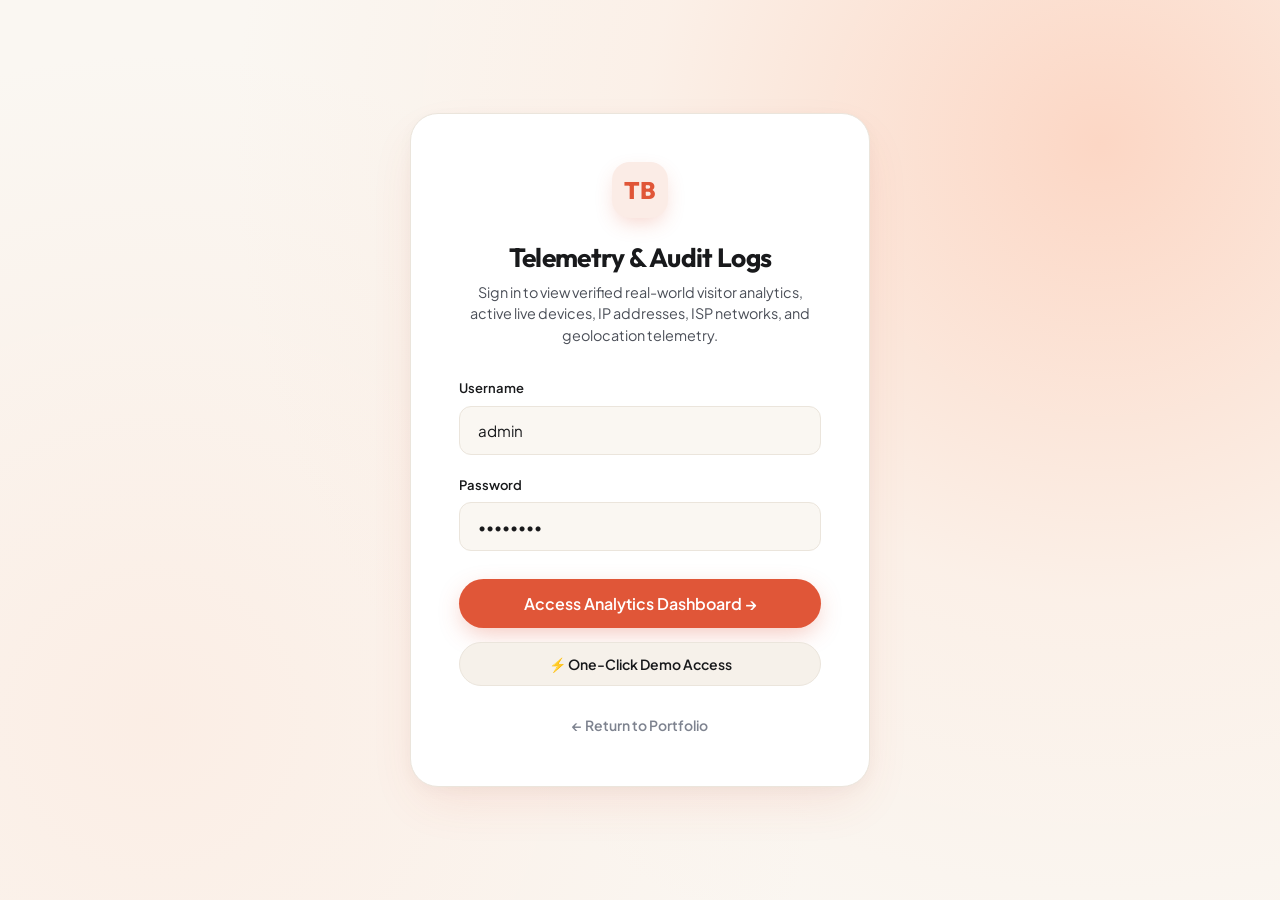
==== commit 1c2246c0: "Fix multi-device live tracking and add real-time presence dashboard" ====
--- a/login.html
+++ b/login.html
@@ -164,16 +164,16 @@
     #dashboard-view {
       display: none;
       width: 100%;
-      max-width: 1240px;
+      max-width: 1260px;
       margin: 2rem auto;
-      padding: 0 1.5rem 4rem 1.5rem;
+      padding: 0 1.5rem 5rem 1.5rem;
     }
 
     .dash-navbar {
       display: flex;
       align-items: center;
       justify-content: space-between;
-      padding: 1rem 1.5rem;
+      padding: 1.15rem 1.75rem;
       background: #FFFFFF;
       border: 1px solid var(--border-medium);
       border-radius: 20px;
@@ -197,12 +197,13 @@
       display: flex;
       align-items: center;
       gap: 0.75rem;
+      flex-wrap: wrap;
     }
 
     /* KPI Grid */
     .kpi-grid {
       display: grid;
-      grid-template-columns: repeat(auto-fit, minmax(210px, 1fr));
+      grid-template-columns: repeat(auto-fit, minmax(220px, 1fr));
       gap: 1.25rem;
       margin-bottom: 2rem;
     }
@@ -213,6 +214,14 @@
       border-radius: 20px;
       padding: 1.5rem;
       box-shadow: var(--shadow-subtle);
+      transition: all var(--transition-fast);
+      position: relative;
+      overflow: hidden;
+    }
+
+    .kpi-card.highlight {
+      border-color: rgba(16, 185, 129, 0.4);
+      background: linear-gradient(180deg, #FFFFFF 0%, #F5FBF8 100%);
     }
 
     .kpi-title {
@@ -222,6 +231,9 @@
       text-transform: uppercase;
       letter-spacing: 0.05em;
       margin-bottom: 0.5rem;
+      display: flex;
+      align-items: center;
+      justify-content: space-between;
     }
 
     .kpi-value {
@@ -229,13 +241,353 @@
       font-size: 2.15rem;
       font-weight: 800;
       color: var(--text-main);
-      line-height: 1;
+      line-height: 1.1;
     }
 
     .kpi-sub {
       font-size: 0.8125rem;
       color: var(--text-secondary);
       margin-top: 0.5rem;
+      display: flex;
+      align-items: center;
+      gap: 0.35rem;
+    }
+
+    /* ====================================================
+       REAL-TIME LIVE ACTIVE DEVICES PANEL
+       ==================================================== */
+    .live-panel-card {
+      background: #FFFFFF;
+      border: 1px solid var(--border-medium);
+      border-radius: 24px;
+      padding: 1.75rem;
+      margin-bottom: 2rem;
+      box-shadow: var(--shadow-card);
+    }
+
+    .live-panel-header {
+      display: flex;
+      align-items: center;
+      justify-content: space-between;
+      flex-wrap: wrap;
+      gap: 1rem;
+      padding-bottom: 1.25rem;
+      border-bottom: 1px solid var(--border-subtle);
+      margin-bottom: 1.5rem;
+    }
+
+    .live-header-left {
+      display: flex;
+      align-items: center;
+      gap: 1rem;
+    }
+
+    .live-radar-box {
+      position: relative;
+      width: 44px;
+      height: 44px;
+      border-radius: 14px;
+      background: rgba(16, 185, 129, 0.12);
+      display: flex;
+      align-items: center;
+      justify-content: center;
+    }
+
+    .radar-pulse-ring {
+      position: absolute;
+      width: 100%;
+      height: 100%;
+      border-radius: 14px;
+      background: rgba(16, 185, 129, 0.35);
+      animation: radar-pulse 2s infinite ease-out;
+    }
+
+    @keyframes radar-pulse {
+      0% { transform: scale(0.9); opacity: 0.8; }
+      100% { transform: scale(1.6); opacity: 0; }
+    }
+
+    .radar-core-icon {
+      font-size: 1.25rem;
+      z-index: 2;
+    }
+
+    .live-panel-title {
+      font-size: 1.25rem;
+      font-weight: 800;
+      color: var(--text-main);
+      display: flex;
+      align-items: center;
+      gap: 0.6rem;
+    }
+
+    .live-count-badge {
+      display: inline-flex;
+      align-items: center;
+      gap: 0.4rem;
+      padding: 0.25rem 0.75rem;
+      background: rgba(16, 185, 129, 0.12);
+      color: #059669;
+      border-radius: var(--radius-full);
+      font-size: 0.8125rem;
+      font-weight: 700;
+    }
+
+    .live-panel-subtitle {
+      font-size: 0.85rem;
+      color: var(--text-secondary);
+      margin-top: 0.2rem;
+    }
+
+    .live-header-right {
+      display: flex;
+      align-items: center;
+      gap: 0.75rem;
+      flex-wrap: wrap;
+    }
+
+    .stream-status-pill {
+      display: inline-flex;
+      align-items: center;
+      gap: 0.4rem;
+      padding: 0.35rem 0.85rem;
+      background: #FAF7F2;
+      border: 1px solid var(--border-medium);
+      border-radius: var(--radius-full);
+      font-size: 0.775rem;
+      font-weight: 600;
+      color: var(--text-secondary);
+    }
+
+    .stream-status-pill.connected .status-dot {
+      background: #10B981;
+      box-shadow: 0 0 8px rgba(16, 185, 129, 0.6);
+    }
+
+    .stream-status-pill .status-dot {
+      width: 8px;
+      height: 8px;
+      border-radius: 50%;
+      background: #D97706;
+    }
+
+    /* Live Devices Grid */
+    .live-devices-grid {
+      display: grid;
+      grid-template-columns: repeat(auto-fill, minmax(340px, 1fr));
+      gap: 1.25rem;
+    }
+
+    .live-device-card {
+      background: #FCFAF7;
+      border: 1.5px solid var(--border-medium);
+      border-radius: 20px;
+      padding: 1.4rem;
+      transition: all var(--transition-fast);
+      position: relative;
+      animation: cardAppear 0.35s ease-out;
+    }
+
+    @keyframes cardAppear {
+      from { opacity: 0; transform: translateY(8px); }
+      to { opacity: 1; transform: translateY(0); }
+    }
+
+    .live-device-card:hover {
+      border-color: var(--accent-coral-border);
+      background: #FFFFFF;
+      transform: translateY(-2px);
+      box-shadow: 0 12px 28px -4px rgba(224, 86, 56, 0.08);
+    }
+
+    .live-device-card.this-device {
+      border-color: rgba(224, 86, 56, 0.35);
+      background: linear-gradient(180deg, #FFFFFF 0%, #FFF9F6 100%);
+    }
+
+    .device-card-header {
+      display: flex;
+      align-items: flex-start;
+      justify-content: space-between;
+      gap: 0.75rem;
+      margin-bottom: 1rem;
+    }
+
+    .device-icon-box {
+      width: 48px;
+      height: 48px;
+      border-radius: 16px;
+      background: #FFFFFF;
+      border: 1px solid var(--border-medium);
+      display: flex;
+      align-items: center;
+      justify-content: center;
+      font-size: 1.5rem;
+      box-shadow: 0 4px 10px rgba(0, 0, 0, 0.03);
+      flex-shrink: 0;
+    }
+
+    .this-device .device-icon-box {
+      background: var(--accent-coral-light);
+      border-color: var(--accent-coral-border);
+    }
+
+    .device-title-wrap {
+      flex: 1;
+    }
+
+    .device-name {
+      font-size: 1rem;
+      font-weight: 700;
+      color: var(--text-main);
+      display: flex;
+      align-items: center;
+      gap: 0.5rem;
+      flex-wrap: wrap;
+    }
+
+    .tag-this-device {
+      font-size: 0.6875rem;
+      font-weight: 700;
+      padding: 0.15rem 0.5rem;
+      border-radius: var(--radius-full);
+      background: var(--accent-coral);
+      color: #FFFFFF;
+      text-transform: uppercase;
+      letter-spacing: 0.04em;
+    }
+
+    .tag-remote-visitor {
+      font-size: 0.6875rem;
+      font-weight: 700;
+      padding: 0.15rem 0.5rem;
+      border-radius: var(--radius-full);
+      background: rgba(16, 185, 129, 0.15);
+      color: #059669;
+      text-transform: uppercase;
+      letter-spacing: 0.04em;
+    }
+
+    .device-specs {
+      font-size: 0.8125rem;
+      color: var(--text-secondary);
+      margin-top: 0.2rem;
+    }
+
+    .device-status-pill {
+      display: inline-flex;
+      align-items: center;
+      gap: 0.35rem;
+      padding: 0.2rem 0.65rem;
+      border-radius: var(--radius-full);
+      font-size: 0.725rem;
+      font-weight: 700;
+      white-space: nowrap;
+    }
+
+    .device-status-pill.online {
+      background: rgba(16, 185, 129, 0.12);
+      color: #059669;
+    }
+
+    .device-status-pill.online .pulse-dot {
+      width: 7px;
+      height: 7px;
+      border-radius: 50%;
+      background: #10B981;
+      animation: dotPulse 1.6s infinite;
+    }
+
+    @keyframes dotPulse {
+      0%, 100% { opacity: 1; transform: scale(1); }
+      50% { opacity: 0.4; transform: scale(1.3); }
+    }
+
+    .device-status-pill.idle {
+      background: rgba(217, 119, 6, 0.12);
+      color: #D97706;
+    }
+
+    .device-status-pill.offline {
+      background: rgba(156, 163, 175, 0.15);
+      color: #6B7280;
+    }
+
+    .device-details-list {
+      display: flex;
+      flex-direction: column;
+      gap: 0.5rem;
+      font-size: 0.8125rem;
+      border-top: 1px solid var(--border-subtle);
+      padding-top: 0.9rem;
+    }
+
+    .device-detail-item {
+      display: flex;
+      align-items: center;
+      justify-content: space-between;
+      gap: 0.5rem;
+    }
+
+    .detail-label {
+      color: var(--text-muted);
+      font-weight: 500;
+    }
+
+    .detail-val {
+      font-weight: 600;
+      color: var(--text-main);
+      text-align: right;
+    }
+
+    .detail-val.path {
+      font-family: var(--font-mono);
+      font-size: 0.75rem;
+      color: var(--accent-coral);
+      background: var(--accent-coral-light);
+      padding: 0.15rem 0.45rem;
+      border-radius: 4px;
+    }
+
+    .detail-val.ip {
+      font-family: var(--font-mono);
+      font-size: 0.75rem;
+    }
+
+    /* Multi-Device Testing Tip Banner */
+    .multi-device-banner {
+      background: #FFFDF9;
+      border: 1px dashed var(--accent-coral-border);
+      border-radius: 18px;
+      padding: 1.25rem 1.5rem;
+      margin-top: 1.5rem;
+      display: flex;
+      align-items: center;
+      justify-content: space-between;
+      flex-wrap: wrap;
+      gap: 1rem;
+    }
+
+    .banner-text-wrap {
+      display: flex;
+      align-items: center;
+      gap: 0.85rem;
+    }
+
+    .banner-icon {
+      font-size: 1.75rem;
+    }
+
+    .banner-title {
+      font-size: 0.9rem;
+      font-weight: 700;
+      color: var(--text-main);
+    }
+
+    .banner-desc {
+      font-size: 0.8125rem;
+      color: var(--text-secondary);
+      margin-top: 0.15rem;
     }
 
     /* Toolbar */
@@ -297,6 +649,7 @@
       align-items: center;
       gap: 0.4rem;
       transition: all var(--transition-fast);
+      cursor: pointer;
     }
 
     .tool-btn:hover {
@@ -352,6 +705,15 @@
 
     .telemetry-table tr:hover td {
       background: #FCFAF7;
+    }
+
+    .telemetry-table tr.flash-row td {
+      animation: rowFlash 1.5s ease-out;
+    }
+
+    @keyframes rowFlash {
+      0% { background: rgba(224, 86, 56, 0.18); }
+      100% { background: transparent; }
     }
 
     .ip-badge {
@@ -430,7 +792,7 @@
 
     .empty-state-desc {
       font-size: 0.875rem;
-      max-width: 420px;
+      max-width: 440px;
       margin: 0 auto;
       line-height: 1.5;
     }
@@ -447,7 +809,7 @@
       
       <h1 class="auth-title">Telemetry &amp; Audit Logs</h1>
       <p class="auth-subtitle">
-        Sign in to view verified real-world visitor analytics, IP addresses, ISP networks, and geolocation telemetry.
+        Sign in to view verified real-world visitor analytics, active live devices, IP addresses, ISP networks, and geolocation telemetry.
       </p>
 
       <form id="login-form">
@@ -488,10 +850,15 @@
       <div class="dash-brand">
         <span style="color: var(--accent-coral);">TB.</span>
         <span>Real-Time Visitor Telemetry</span>
-        <span class="status-pill-online" style="margin-left: 0.5rem;">● Live Active (Zero Dummy Data)</span>
+        <span class="status-pill-online" style="margin-left: 0.5rem;" id="nav-live-indicator">
+          <span class="pulse-dot"></span> Live Active Sync
+        </span>
       </div>
 
       <div class="dash-nav-actions">
+        <button class="tool-btn" id="btn-copy-site-link" title="Copy website link to test on mobile phone">
+          <span>📱 Open on Mobile</span>
+        </button>
         <a href="index.html" class="tool-btn">
           <span>← Back to Portfolio</span>
         </a>
@@ -503,6 +870,17 @@
 
     <!-- KPI Metrics Cards (Genuine Data Only) -->
     <div class="kpi-grid">
+      <div class="kpi-card highlight">
+        <div class="kpi-title">
+          <span>Live Devices Online</span>
+          <span>🟢</span>
+        </div>
+        <div class="kpi-value" id="kpi-live-devices">1</div>
+        <div class="kpi-sub" style="color: #059669;" id="kpi-live-sub">
+          ● 1 Desktop active now
+        </div>
+      </div>
+
       <div class="kpi-card">
         <div class="kpi-title">Verified Page Views</div>
         <div class="kpi-value" id="kpi-views">0</div>
@@ -516,23 +894,71 @@
       </div>
 
       <div class="kpi-card">
-        <div class="kpi-title">Top Detected ISP / Network</div>
-        <div class="kpi-value" style="font-size: 1.25rem; padding-top: 0.4rem;" id="kpi-top-network">—</div>
+        <div class="kpi-title">Top Detected ISP</div>
+        <div class="kpi-value" style="font-size: 1.2rem; padding-top: 0.35rem;" id="kpi-top-network">—</div>
         <div class="kpi-sub">Real broadband traffic</div>
-      </div>
-
-      <div class="kpi-card">
-        <div class="kpi-title">Top Country Traffic</div>
-        <div class="kpi-value" style="font-size: 1.45rem; padding-top: 0.35rem;" id="kpi-top-geo">—</div>
-        <div class="kpi-sub">Verified geolocation</div>
       </div>
 
       <div class="kpi-card">
         <div class="kpi-title">Mobile vs Desktop</div>
         <div class="kpi-value" id="kpi-mobile-ratio">0%</div>
-        <div class="kpi-sub">Real client viewport share</div>
+        <div class="kpi-sub" id="kpi-mobile-sub">0 Mobile / 0 Desktop</div>
       </div>
     </div>
+
+    <!-- ======================================================================
+         REAL-TIME LIVE ACTIVE DEVICES & SESSIONS PANEL
+         ====================================================================== -->
+    <section class="live-panel-card">
+      <div class="live-panel-header">
+        <div class="live-header-left">
+          <div class="live-radar-box">
+            <div class="radar-pulse-ring"></div>
+            <div class="radar-core-icon">📡</div>
+          </div>
+          <div>
+            <div class="live-panel-title">
+              <span>Connected Live Devices</span>
+              <span class="live-count-badge" id="live-panel-badge">1 Active Now</span>
+            </div>
+            <p class="live-panel-subtitle">
+              Streaming real-time client presence, page viewports, and live network heartbeats across all connected devices
+            </p>
+          </div>
+        </div>
+
+        <div class="live-header-right">
+          <div class="stream-status-pill connected" id="stream-status-pill">
+            <span class="status-dot"></span>
+            <span id="stream-status-text">Live Stream Active</span>
+          </div>
+          <button class="tool-btn" id="btn-ping-devices" title="Broadcast a live heartbeat request to all active client tabs">
+            <span>⚡ Ping All Devices</span>
+          </button>
+        </div>
+      </div>
+
+      <!-- Live Devices Grid Container -->
+      <div class="live-devices-grid" id="live-devices-container">
+        <!-- Rendered dynamically in real time -->
+      </div>
+
+      <!-- Multi-Device Test Helper Banner -->
+      <div class="multi-device-banner" id="multi-device-banner">
+        <div class="banner-text-wrap">
+          <span class="banner-icon">📲</span>
+          <div>
+            <div class="banner-title">Test Multi-Device Live Sync</div>
+            <div class="banner-desc">
+              Open your portfolio on your mobile phone (or in Chrome/Edge Incognito) — it will immediately pop up above in real time with live heartbeats!
+            </div>
+          </div>
+        </div>
+        <button class="tool-btn primary" id="btn-copy-banner-link">
+          <span>📋 Copy Link to Open on Mobile</span>
+        </button>
+      </div>
+    </section>
 
     <!-- Toolbar & Filter Row -->
     <div class="table-toolbar">
@@ -543,13 +969,13 @@
 
       <div class="toolbar-actions">
         <button class="tool-btn primary" id="btn-refresh-real" title="Refresh real-time telemetry from network">
-          <span>🔄 Refresh Live Logs</span>
+          <span>🔄 Sync Remote Logs</span>
         </button>
         <button class="tool-btn" id="btn-export-csv" title="Download real audit logs in CSV format">
           <span>📥 Export CSV</span>
         </button>
         <button class="tool-btn" id="btn-clear-logs" title="Clear recorded audit logs" style="color: #DC2626;">
-          <span>🗑️ Clear Logs</span>
+          <span>🗑️ Clear Local Logs</span>
         </button>
       </div>
     </div>
@@ -570,7 +996,7 @@
             </tr>
           </thead>
           <tbody id="telemetry-tbody">
-            <!-- Populated with 100% genuine real visitor data only -->
+            <!-- Populated with genuine real visitor logs -->
           </tbody>
         </table>
       </div>
@@ -600,7 +1026,18 @@
       const btnRefresh = document.getElementById('btn-refresh-real');
       const btnExport = document.getElementById('btn-export-csv');
       const btnClear = document.getElementById('btn-clear-logs');
+      const btnPing = document.getElementById('btn-ping-devices');
+      const btnCopyLink = document.getElementById('btn-copy-site-link');
+      const btnCopyBanner = document.getElementById('btn-copy-banner-link');
       const toast = document.getElementById('copy-toast');
+      const devicesContainer = document.getElementById('live-devices-container');
+      const streamPill = document.getElementById('stream-status-pill');
+      const streamText = document.getElementById('stream-status-text');
+
+      // State Map of all active connected devices
+      // Key: deviceId, Value: device details object
+      const activeDevices = new Map();
+      let liveSubscribed = false;
 
       // Check session
       if (sessionStorage.getItem('tb_admin_auth') === 'true') {
@@ -637,27 +1074,287 @@
       function showDashboard() {
         loginView.style.display = 'none';
         dashboardView.style.display = 'block';
+
+        initCurrentAdminDevice();
+        initLiveSubscription();
         renderDashboard();
+
+        // Start live ticker every 1.5 seconds to refresh "Xs ago" and device status
+        setInterval(() => {
+          updateDeviceHeartbeatStates();
+        }, 1500);
       }
 
-      function renderDashboard() {
+      // Register the current browser screen as an active admin session
+      function initCurrentAdminDevice() {
         const analytics = window.PortfolioAnalytics;
         if (!analytics) return;
 
+        const myId = analytics.deviceId;
+        const myInfo = analytics.parseClientDevice();
+
+        // Get local IP/network from latest log if available
+        const latestSelf = analytics.logs.find(l => l.deviceId === myId);
+
+        activeDevices.set(myId, {
+          deviceId: myId,
+          device: myInfo.device,
+          os: myInfo.os,
+          browser: myInfo.browser,
+          resolution: myInfo.resolution,
+          ip: latestSelf ? latestSelf.ip : 'Current Host',
+          city: latestSelf ? latestSelf.city : 'Local',
+          region: latestSelf ? latestSelf.region : '',
+          country: latestSelf ? latestSelf.country : 'India',
+          flag: latestSelf ? latestSelf.flag : '💻',
+          network: latestSelf ? latestSelf.network : 'Authenticated Admin Console',
+          path: '/login',
+          lastSeen: Date.now(),
+          status: 'online',
+          isAdmin: true,
+          isCurrentDevice: true
+        });
+
+        // Also fetch remote logs from serverless endpoint
+        analytics.fetchRemoteLogs().then(() => {
+          renderDashboard();
+        });
+      }
+
+      // Initialize real-time cross-device live subscription
+      function initLiveSubscription() {
+        if (liveSubscribed) return;
+        liveSubscribed = true;
+
+        const analytics = window.PortfolioAnalytics;
+        if (!analytics) return;
+
+        analytics.subscribeLive((event) => {
+          handleIncomingLiveEvent(event);
+        });
+      }
+
+      // Handle real-time stream messages (SSE, WebSockets, or BroadcastChannel)
+      function handleIncomingLiveEvent(event) {
+        if (!event || typeof event !== 'object') return;
+
+        // Stream connection state change
+        if (event.action === 'stream_status') {
+          if (event.status === 'connected') {
+            streamPill.className = 'stream-status-pill connected';
+            streamText.textContent = 'Live Stream Active';
+          } else {
+            streamPill.className = 'stream-status-pill';
+            streamText.textContent = 'Reconnecting...';
+          }
+          return;
+        }
+
+        const myId = window.PortfolioAnalytics ? window.PortfolioAnalytics.deviceId : null;
+        const devId = event.deviceId || (event.ip ? `${event.ip}-${event.device}-${event.os}` : null);
+        if (!devId) return;
+
+        const isCurrent = (devId === myId);
+
+        // When a device announces a visit or heartbeat
+        if (event.action === 'visit' || event.action === 'heartbeat' || event.action === 'state_change' || event.action === 'ping_reply') {
+          const isNewDevice = !activeDevices.has(devId) && !isCurrent;
+          const existing = activeDevices.get(devId) || {};
+
+          activeDevices.set(devId, {
+            ...existing,
+            ...event,
+            deviceId: devId,
+            isCurrentDevice: isCurrent,
+            lastSeen: Date.now(),
+            status: event.status || 'online'
+          });
+
+          // Add to visitor audit trail if visit
+          if (event.action === 'visit' && event.ip) {
+            const analytics = window.PortfolioAnalytics;
+            if (analytics) {
+              const alreadyHas = analytics.logs.some(l => l.id === event.id || (l.deviceId === event.deviceId && Math.abs(new Date(l.timestamp) - new Date(event.timestamp)) < 15000));
+              if (!alreadyHas) {
+                analytics.logs.unshift(event);
+                if (analytics.logs.length > 100) analytics.logs = analytics.logs.slice(0, 100);
+                analytics.saveRealLogs(analytics.logs);
+                analytics.totalViews++;
+                analytics.saveRealViews(analytics.totalViews);
+                renderTableRows(analytics.logs, event.id);
+              }
+            }
+          }
+
+          if (isNewDevice) {
+            showToast(`⚡ New ${event.device} connected from ${event.city || 'Visitor Location'} (${event.flag || '🌐'})!`);
+          }
+
+          renderLiveDeviceCards();
+          updateKPIs();
+        } else if (event.action === 'leave') {
+          const dev = activeDevices.get(devId);
+          if (dev) {
+            dev.status = 'offline';
+            dev.lastSeen = Date.now() - 40000;
+            renderLiveDeviceCards();
+            updateKPIs();
+          }
+        }
+      }
+
+      // Ticker to update time-ago and transition inactive devices
+      function updateDeviceHeartbeatStates() {
+        const now = Date.now();
+        let changed = false;
+
+        activeDevices.forEach((dev, id) => {
+          const elapsedSec = Math.round((now - dev.lastSeen) / 1000);
+
+          if (dev.isCurrentDevice) {
+            dev.lastSeen = now;
+            dev.status = 'online';
+            return;
+          }
+
+          if (elapsedSec < 35 && dev.status !== 'offline') {
+            if (dev.status !== 'online') { dev.status = 'online'; changed = true; }
+          } else if (elapsedSec >= 35 && elapsedSec < 120 && dev.status !== 'offline') {
+            if (dev.status !== 'idle') { dev.status = 'idle'; changed = true; }
+          } else if (elapsedSec >= 120) {
+            if (dev.status !== 'offline') { dev.status = 'offline'; changed = true; }
+            // Remove devices offline for > 10 minutes
+            if (elapsedSec > 600) {
+              activeDevices.delete(id);
+              changed = true;
+            }
+          }
+        });
+
+        renderLiveDeviceCards();
+        updateKPIs();
+      }
+
+      function renderDashboard() {
+        renderLiveDeviceCards();
+        updateKPIs();
+
+        const analytics = window.PortfolioAnalytics;
+        if (analytics) {
+          renderTableRows(analytics.logs);
+        }
+      }
+
+      function updateKPIs() {
+        const analytics = window.PortfolioAnalytics;
+        if (!analytics) return;
+
         const stats = analytics.getRealStats();
-        
-        // Update KPIs with real data
+
+        // Calculate live devices online right now
+        let onlineCount = 0;
+        let onlineMobile = 0;
+        let onlineDesktop = 0;
+
+        activeDevices.forEach(dev => {
+          if (dev.status === 'online') {
+            onlineCount++;
+            if (dev.device === 'Mobile') onlineMobile++;
+            else onlineDesktop++;
+          }
+        });
+
+        // Update KPIs
+        document.getElementById('kpi-live-devices').textContent = onlineCount;
+        document.getElementById('kpi-live-sub').textContent = `● ${onlineDesktop} Desktop, ${onlineMobile} Mobile live`;
+        document.getElementById('live-panel-badge').textContent = `${onlineCount} Active Now`;
+
         document.getElementById('kpi-views').textContent = Number(stats.totalVisits).toLocaleString();
-        document.getElementById('kpi-unique-ips').textContent = stats.uniqueIps;
+        document.getElementById('kpi-unique-ips').textContent = Math.max(stats.uniqueIps, activeDevices.size);
         document.getElementById('kpi-top-network').textContent = stats.totalLogged > 0 ? stats.topNetwork.split('(')[0].trim() : 'Waiting for visits';
-        document.getElementById('kpi-top-geo').textContent = stats.totalLogged > 0 ? stats.topCountry : 'Waiting for visits';
         document.getElementById('kpi-mobile-ratio').textContent = `${stats.mobileRatio}%`;
-
-        // Render Real Table Rows
-        renderTableRows(analytics.logs);
+        document.getElementById('kpi-mobile-sub').textContent = `${onlineMobile} Mobile / ${onlineDesktop} Desktop live`;
       }
 
-      function renderTableRows(logs) {
+      function renderLiveDeviceCards() {
+        if (!devicesContainer) return;
+
+        const devices = Array.from(activeDevices.values());
+        // Sort: current device first, then by lastSeen desc
+        devices.sort((a, b) => {
+          if (a.isCurrentDevice) return -1;
+          if (b.isCurrentDevice) return 1;
+          return b.lastSeen - a.lastSeen;
+        });
+
+        devicesContainer.innerHTML = '';
+
+        devices.forEach(dev => {
+          const card = document.createElement('div');
+          card.className = `live-device-card ${dev.isCurrentDevice ? 'this-device' : ''}`;
+
+          const icon = dev.device === 'Mobile' ? '📱' : (dev.device === 'Tablet' ? '📟' : '💻');
+          const elapsedSec = Math.max(0, Math.round((Date.now() - dev.lastSeen) / 1000));
+          
+          let statusHtml = '';
+          if (dev.status === 'online') {
+            statusHtml = `<span class="device-status-pill online"><span class="pulse-dot"></span> Active Now (${elapsedSec}s ago)</span>`;
+          } else if (dev.status === 'idle') {
+            statusHtml = `<span class="device-status-pill idle">● Idle / Tab Away (${elapsedSec}s ago)</span>`;
+          } else {
+            statusHtml = `<span class="device-status-pill offline">○ Disconnected</span>`;
+          }
+
+          const badgeTag = dev.isCurrentDevice
+            ? `<span class="tag-this-device">This Device (Admin)</span>`
+            : `<span class="tag-remote-visitor">🟢 Live Remote Visitor</span>`;
+
+          card.innerHTML = `
+            <div class="device-card-header">
+              <div class="device-icon-box">${icon}</div>
+              <div class="device-title-wrap">
+                <div class="device-name">
+                  <span>${dev.device} • ${dev.os || 'System'}</span>
+                  ${badgeTag}
+                </div>
+                <div class="device-specs">
+                  ${dev.browser || 'Browser'} • ${dev.resolution || 'Screen'}
+                </div>
+              </div>
+              <div>${statusHtml}</div>
+            </div>
+
+            <div class="device-details-list">
+              <div class="device-detail-item">
+                <span class="detail-label">Current Page</span>
+                <span class="detail-val path">${dev.path || '/'}</span>
+              </div>
+              <div class="device-detail-item">
+                <span class="detail-label">Location</span>
+                <span class="detail-val">
+                  ${dev.flag || '🌐'} ${dev.city || 'Unknown'}${dev.country ? ', ' + dev.country : ''}
+                </span>
+              </div>
+              <div class="device-detail-item">
+                <span class="detail-label">IP Address</span>
+                <span class="detail-val ip" style="cursor: pointer;" onclick="copyText('${dev.ip}')" title="Click to copy IP">
+                  ${dev.ip || 'Detecting...'} 📋
+                </span>
+              </div>
+              <div class="device-detail-item">
+                <span class="detail-label">Network / ISP</span>
+                <span class="detail-val" style="font-size: 0.75rem; max-width: 200px; overflow: hidden; text-overflow: ellipsis; white-space: nowrap;" title="${dev.network || ''}">
+                  ${dev.network || 'Broadband Network'}
+                </span>
+              </div>
+            </div>
+          `;
+
+          devicesContainer.appendChild(card);
+        });
+      }
+
+      function renderTableRows(logs, highlightId = null) {
         tbody.innerHTML = '';
 
         if (!logs || logs.length === 0) {
@@ -668,8 +1365,8 @@
                   <div class="empty-state-icon">📡</div>
                   <h4 class="empty-state-title">No visits recorded yet</h4>
                   <p class="empty-state-desc">
-                    Telemetry is actively listening. When someone visits the portfolio (locally or on Vercel),
-                    their real IP, ISP network, and device telemetry will automatically appear here.
+                    Telemetry is actively streaming. When anyone visits the portfolio on mobile or desktop,
+                    their genuine IP, network, and device telemetry will automatically appear here in real time.
                   </p>
                 </div>
               </td>
@@ -680,12 +1377,17 @@
 
         logs.forEach(log => {
           const tr = document.createElement('tr');
+          if (highlightId && (log.id === highlightId)) {
+            tr.className = 'flash-row';
+          }
+
           const timeFormatted = formatTime(log.timestamp);
+          const isDevOnline = activeDevices.has(log.deviceId) && activeDevices.get(log.deviceId).status === 'online';
 
           tr.innerHTML = `
             <td>
-              <span class="status-pill-online">
-                ● ${log.status === 'online' ? 'Active' : 'Logged'}
+              <span class="${isDevOnline ? 'status-pill-online' : 'stream-status-pill'}" style="font-size: 0.725rem;">
+                ● ${isDevOnline ? 'Active Now' : 'Logged'}
               </span>
             </td>
             <td style="font-size: 0.8125rem; color: var(--text-muted); white-space: nowrap;">
@@ -710,7 +1412,7 @@
             </td>
             <td>
               <div class="device-badge">
-                <span>${log.device === 'Mobile' ? '📱' : '💻'}</span>
+                <span>${log.device === 'Mobile' ? '📱' : (log.device === 'Tablet' ? '📟' : '💻')}</span>
                 <span>${log.os} • ${log.browser}</span>
               </div>
             </td>
@@ -743,20 +1445,32 @@
       searchInput.addEventListener('input', (e) => {
         const q = e.target.value.toLowerCase();
         const logs = window.PortfolioAnalytics.logs.filter(l => {
-          return l.ip.toLowerCase().includes(q) ||
-                 l.city.toLowerCase().includes(q) ||
-                 l.country.toLowerCase().includes(q) ||
-                 l.network.toLowerCase().includes(q) ||
-                 l.os.toLowerCase().includes(q) ||
-                 l.browser.toLowerCase().includes(q);
+          return (l.ip && l.ip.toLowerCase().includes(q)) ||
+                 (l.city && l.city.toLowerCase().includes(q)) ||
+                 (l.country && l.country.toLowerCase().includes(q)) ||
+                 (l.network && l.network.toLowerCase().includes(q)) ||
+                 (l.os && l.os.toLowerCase().includes(q)) ||
+                 (l.browser && l.browser.toLowerCase().includes(q));
         });
         renderTableRows(logs);
       });
 
-      // Refresh real logs
-      btnRefresh.addEventListener('click', () => {
-        renderDashboard();
-        showToast('🔄 Real telemetry refreshed.');
+      // Ping all devices
+      btnPing.addEventListener('click', () => {
+        if (window.PortfolioAnalytics) {
+          window.PortfolioAnalytics.broadcastPing();
+          showToast('⚡ Ping request broadcast to all active devices!');
+        }
+      });
+
+      // Refresh / Sync real logs
+      btnRefresh.addEventListener('click', async () => {
+        if (window.PortfolioAnalytics) {
+          await window.PortfolioAnalytics.fetchRemoteLogs();
+          window.PortfolioAnalytics.broadcastPing();
+          renderDashboard();
+          showToast('🔄 Real telemetry & active devices synced.');
+        }
       });
 
       // Export CSV
@@ -780,14 +1494,26 @@
 
       // Clear Logs
       btnClear.addEventListener('click', () => {
-        if (confirm('Are you sure you want to clear real audit logs?')) {
+        if (confirm('Are you sure you want to clear local audit logs?')) {
           window.PortfolioAnalytics.clearLogs();
           renderDashboard();
-          showToast('✓ Logs cleared.');
+          showToast('✓ Local logs cleared.');
         }
       });
 
+      // Copy Link Buttons
+      const handleCopyLink = () => {
+        const portfolioUrl = window.location.origin + window.location.pathname.replace('login.html', 'index.html').replace(/\/login\/?$/, '/');
+        navigator.clipboard.writeText(portfolioUrl).then(() => {
+          showToast(`📋 Copied URL: ${portfolioUrl} — Open this on your phone!`);
+        });
+      };
+
+      if (btnCopyLink) btnCopyLink.addEventListener('click', handleCopyLink);
+      if (btnCopyBanner) btnCopyBanner.addEventListener('click', handleCopyLink);
+
       window.copyText = function(text) {
+        if (!text) return;
         navigator.clipboard.writeText(text).then(() => {
           showToast(`✓ Copied IP: ${text}`);
         });
@@ -796,7 +1522,7 @@
       function showToast(msg) {
         toast.textContent = msg;
         toast.classList.add('show');
-        setTimeout(() => toast.classList.remove('show'), 2400);
+        setTimeout(() => toast.classList.remove('show'), 2800);
       }
     });
   </script>
